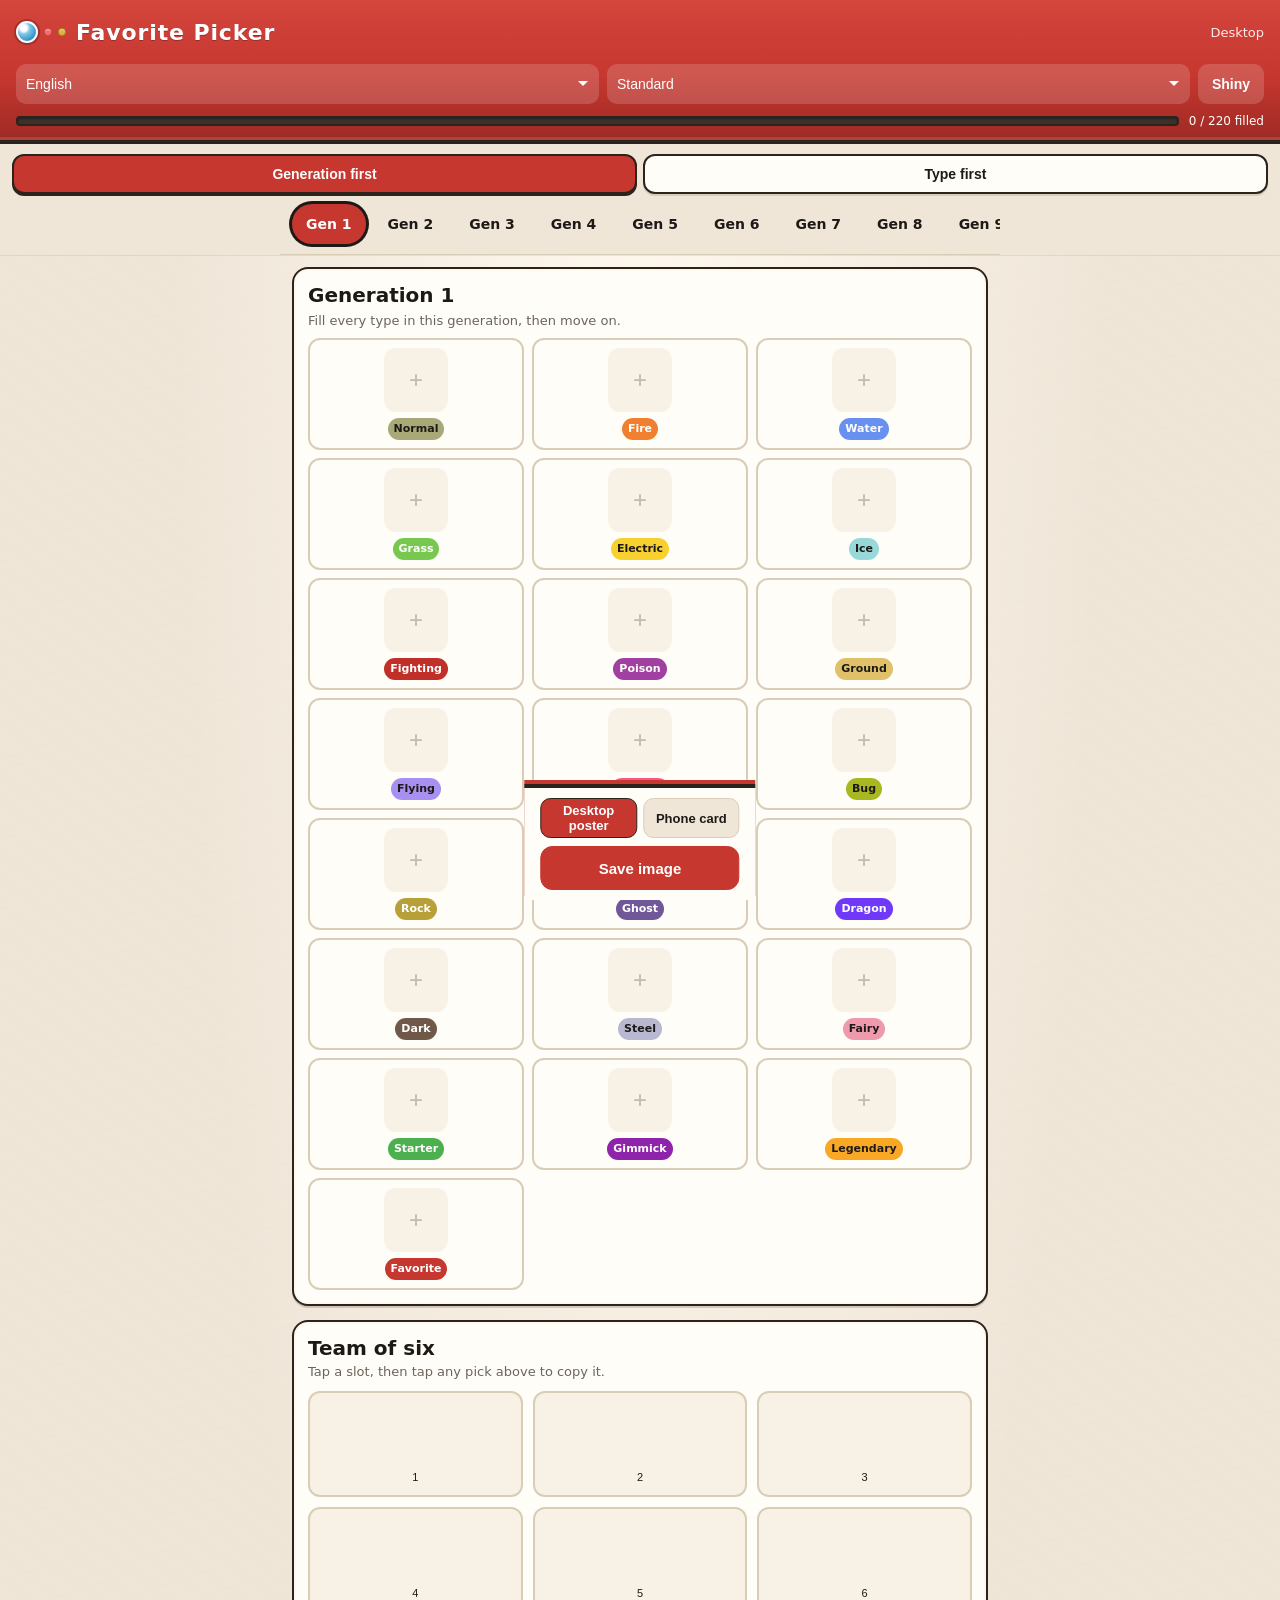
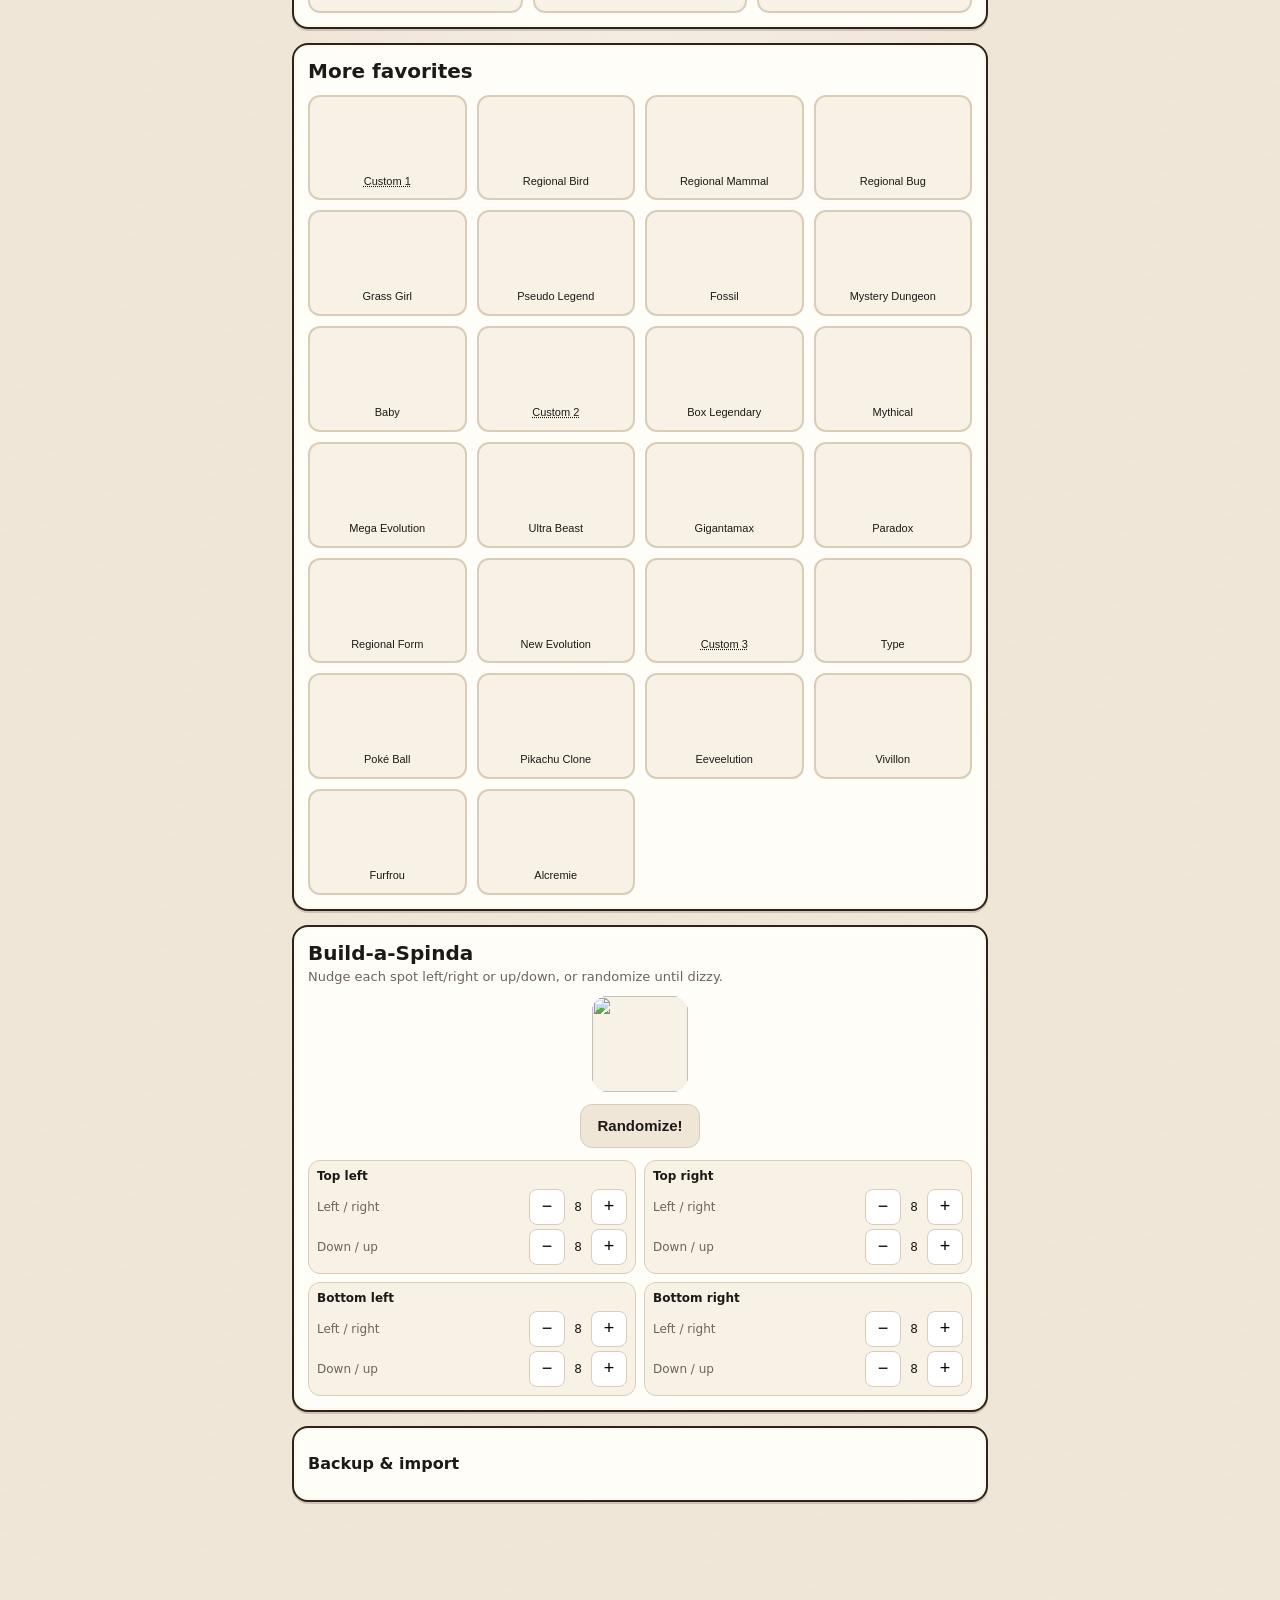
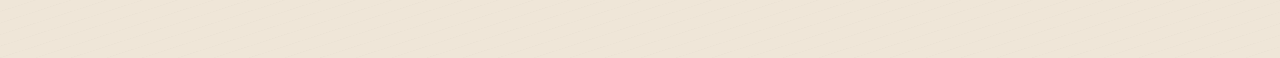
==== mobile.html @ 1a151696 "Add a mobile picker layout with shared core and a light Pokédex theme. Desktop poster pixels stay th" ====
<!DOCTYPE html>
<html lang="en">
<head>
<meta charset="utf-8">
<meta name="viewport" content="width=device-width, initial-scale=1, viewport-fit=cover">
<meta name="theme-color" content="#c5372f">
<meta name="apple-mobile-web-app-capable" content="yes">
<title>Ultimate Favorite Pokemon Picker</title>
<meta name="description" content="Find your favorite Pokemon of each generation, each type, and of all time.">
<link rel="apple-touch-icon" sizes="180x180" href="./apple-touch-icon.png">
<link rel="icon" type="image/png" sizes="32x32" href="./favicon-32x32.png">
<link rel="manifest" href="site.webmanifest">
<link rel="stylesheet" href="mobile.css?v=9">
</head>
<body>
<header class="app-header" id="mobile-header">
	<div class="app-title-row">
		<div class="dex-lens" aria-hidden="true">
			<span class="lens-main"></span>
			<span class="lens-dot"></span>
			<span class="lens-dot gold"></span>
		</div>
		<h1>Favorite Picker</h1>
		<a href="index.html" class="desktop-link">Desktop</a>
	</div>
	<div class="app-controls">
		<label class="ctrl">
			<select id="language-select" onchange="updateLang()" aria-label="Language">
				<option value="en">English</option>
				<option value="pt">Português</option>
				<option value="fr">Français</option>
				<option value="es">Español</option>
				<option value="el">Español (Latino)</option>
				<option value="de">Deutsch</option>
				<option value="it">Italiano</option>
				<option value="ne">Nederlands</option>
				<option value="ja">日本</option>
				<option value="ko">한국어</option>
				<option value="zhs">简中</option>
				<option value="zht">繁中</option>
			</select>
		</label>
		<label class="ctrl">
			<span id="modeLabel" class="sr-only">Mode</span>
			<select id="mode-select" onchange="updateMode()" aria-label="Mode">
				<option value="1" id="modeStrict">Strict</option>
				<option value="2" id="modeStandard" selected>Standard</option>
				<option value="3" id="modeSurplus">Surplus</option>
				<option value="4" id="modeSilly">Silly</option>
			</select>
		</label>
		<button type="button" class="ctrl-btn" id="btnShinyMode" onclick="MobilePicker.toggleShinyMode()">Shiny</button>
	</div>
	<div class="progress-row">
		<div class="progress-track" aria-hidden="true"><div class="progress-fill" id="progress-fill"></div></div>
		<span id="progress-label">0 filled</span>
	</div>
</header>

<div class="status-banner" id="status-banner" hidden></div>

<div class="browse-sticky">
	<div class="view-switch" role="tablist" aria-label="Browse by">
		<button type="button" class="view-tab selected" id="view-gen" role="tab" aria-selected="true" onclick="MobilePicker.setBrowseView('gen')">Generation first</button>
		<button type="button" class="view-tab" id="view-type" role="tab" aria-selected="false" onclick="MobilePicker.setBrowseView('type')">Type first</button>
	</div>
	<nav class="type-rail" id="axis-rail" aria-label="Browse"></nav>
</div>

<main class="app-main">
	<section class="type-board" aria-label="Picks">
		<div class="board-heading">
			<h2 id="column-title">Generation 1</h2>
			<p class="board-hint" id="teamInstructions">Fill every type in this generation, then move on.</p>
		</div>
		<div id="pick-column"></div>
	</section>

	<section class="card" id="team-section">
		<h2 id="Team">Team of six</h2>
		<p class="card-hint">Tap a slot, then tap any pick above to copy it.</p>
		<div class="team-grid" id="team-cells"></div>
	</section>

	<section class="card" id="extras-section">
		<h2>More favorites</h2>
		<div class="extras-grid" id="extras-cells"></div>
	</section>

	<section class="card" id="spinda-section">
		<h2 id="SpindaTitle">Build-a-Spinda</h2>
		<p class="card-hint" id="spinda-help">Nudge each spot left/right or up/down, or randomize until dizzy.</p>
		<div class="spinda-workshop">
			<div class="spinda-preview" id="spinda-preview"></div>
			<button type="button" class="btn-secondary" id="btnRandom" onclick="MobilePicker.randomSpinda()">Randomize!</button>
			<div class="spinda-controls" id="spinda-controls"></div>
		</div>
	</section>

	<details class="card backup-card">
		<summary>Backup &amp; import</summary>
		<textarea id="import" rows="6" spellcheck="false" placeholder="Your grid code lands here"></textarea>
		<div class="backup-actions">
			<button type="button" class="btn-secondary" id="btnExport" onclick="MobilePicker.exportCode()">Export</button>
			<button type="button" class="btn-secondary" id="btnLoad" onclick="MobilePicker.importCode()">Import</button>
			<button type="button" class="btn-danger" id="btnReset" onclick="MobilePicker.resetGrid()">Reset grid</button>
		</div>
	</details>
</main>

<footer class="app-footer">
	<div class="export-switch" role="tablist" aria-label="Image format">
		<button type="button" class="export-tab selected" id="export-poster" role="tab" aria-selected="true" onclick="MobilePicker.setExportFormat('poster')">Desktop poster</button>
		<button type="button" class="export-tab" id="export-card" role="tab" aria-selected="false" onclick="MobilePicker.setExportFormat('card')">Phone card</button>
	</div>
	<div class="footer-actions">
		<button type="button" class="btn-primary" id="btnShare" onclick="MobilePicker.sharePoster()">Share poster</button>
		<button type="button" class="btn-secondary" id="btnPrint" onclick="MobilePicker.saveImage()">Save image</button>
	</div>
</footer>

<div class="sheet-backdrop" id="sheet-backdrop" onclick="MobilePicker.closeSheet()"></div>
<div class="picker-sheet" id="picker-sheet" role="dialog" aria-modal="true" aria-labelledby="sheet-title" aria-hidden="true" inert>
	<div class="sheet-handle" aria-hidden="true"></div>
	<div class="sheet-header">
		<h3 id="sheet-title">Pick a Pokémon</h3>
		<p class="sheet-step" id="sheet-step" hidden></p>
		<div class="sheet-toolbar">
			<input type="search" id="sheet-search" placeholder="Search name…" autocomplete="off" enterkeyhint="search" oninput="MobilePicker.filterSheet()">
			<div class="sheet-actions">
				<button type="button" id="sheet-shiny" onclick="MobilePicker.toggleSheetShiny()">Shiny</button>
				<button type="button" onclick="MobilePicker.clearCurrentCell()">Clear</button>
				<button type="button" class="btn-primary" onclick="MobilePicker.closeSheet()">Done</button>
			</div>
		</div>
	</div>
	<div class="sheet-body">
		<div class="picker-grid" id="picker-grid"></div>
		<p class="empty-search" id="empty-search" hidden>No matches.</p>
	</div>
</div>

<canvas id="export-canvas" width="2276" height="1770" style="display:none"></canvas>
<canvas id="card-canvas" width="1080" height="2400" style="display:none"></canvas>
<a id="downloader" download="pokemon-picker.png" style="display:none"></a>

<script src="dex_mini.js"></script>
<script src="pokemon_arrays.js?v=2"></script>
<script src="translate.js?v=2"></script>
<script src="picker-core.js?v=5"></script>
<script src="mobile.js?v=8"></script>
</body>
</html>
---- mobile.css ----
@font-face {
	font-family: "Copenhagen Grotesk";
	src: url("David Engelby Foundry - CopenhagenGrotesk.ttf") format("truetype");
	font-display: swap;
}

:root {
	--bg: #efe6d8;
	--ink: #1d1916;
	--muted: #6d645b;
	--card: #fffdf8;
	--line: #d9cdb8;
	--red: #c5372f;
	--red-dark: #9e2a24;
	--gold: #e3b341;
	--dex-edge: #2c241c;
	--tap: 44px;
	--header-h: 112px;
	--safe-top: env(safe-area-inset-top, 0px);
	--safe-bottom: env(safe-area-inset-bottom, 0px);
	--radius: 16px;
	--shadow: 0 2px 0 rgba(44, 36, 28, 0.18);
}

* { box-sizing: border-box; }

html {
	font-size: 16px;
	-webkit-text-size-adjust: 100%;
}

body {
	margin: 0;
	min-height: 100vh;
	padding-bottom: calc(132px + var(--safe-bottom));
	font-family: system-ui, -apple-system, "Segoe UI", Roboto, sans-serif;
	background-color: var(--bg);
	background-image:
		radial-gradient(ellipse at top, #fff8ee 0%, transparent 52%),
		repeating-linear-gradient(-18deg, transparent, transparent 10px, rgba(29, 25, 22, 0.02) 11px);
	color: var(--ink);
}

body.sheet-open {
	overflow: hidden;
}

h1, h2, h3, .column-title, .type-chip, .gen-tag {
	font-family: "Copenhagen Grotesk", system-ui, sans-serif;
}

a { color: var(--red); }

.sr-only {
	position: absolute;
	width: 1px;
	height: 1px;
	padding: 0;
	margin: -1px;
	overflow: hidden;
	clip: rect(0, 0, 0, 0);
	border: 0;
}

/* Header — Pokédex hinge */
.app-header {
	position: relative;
	z-index: 20;
	background: linear-gradient(#d4453c, var(--red) 55%, var(--red-dark));
	color: #fff;
	padding: calc(10px + var(--safe-top)) 16px 12px;
	border-bottom: 4px solid var(--dex-edge);
	box-shadow: inset 0 -3px 0 rgba(255, 255, 255, 0.12);
}

.app-title-row {
	display: flex;
	align-items: center;
	justify-content: space-between;
	gap: 10px;
}

.dex-lens {
	display: flex;
	align-items: center;
	gap: 6px;
	flex: 0 0 auto;
}

.lens-main {
	width: 22px;
	height: 22px;
	border-radius: 50%;
	background: radial-gradient(circle at 32% 28%, #fff 0 18%, #7ec8e3 34%, #3d9ad1 68%, #1a5f8a);
	border: 2px solid #f4fbff;
	box-shadow: 0 0 0 2px rgba(0, 0, 0, 0.22);
}

.lens-dot {
	width: 8px;
	height: 8px;
	border-radius: 50%;
	background: #ff6b6b;
	border: 1px solid rgba(0, 0, 0, 0.28);
	box-shadow: inset 0 1px 0 rgba(255, 255, 255, 0.45);
}

.lens-dot.gold {
	background: var(--gold);
}

.app-header h1 {
	margin: 0;
	flex: 1;
	font-size: 22px;
	font-weight: 700;
	letter-spacing: 0.04em;
	text-shadow: 0 1px 0 rgba(0, 0, 0, 0.25);
}

.desktop-link {
	color: #fff;
	font-size: 13px;
	opacity: 0.9;
	text-decoration: none;
	min-height: var(--tap);
	display: inline-flex;
	align-items: center;
}

.app-controls {
	display: flex;
	gap: 8px;
	margin-top: 10px;
	align-items: stretch;
}

.ctrl {
	flex: 1;
	min-width: 0;
}

.ctrl select,
.ctrl-btn {
	width: 100%;
	min-height: 40px;
	border: 0;
	border-radius: 10px;
	background: rgba(255, 255, 255, 0.16);
	color: #fff;
	font-size: 14px;
	padding: 0 10px;
}

.ctrl select {
	appearance: none;
	padding-right: 28px;
	background-image: url("data:image/svg+xml;utf8,<svg xmlns='http://www.w3.org/2000/svg' width='12' height='8' viewBox='0 0 12 8'><path fill='white' d='M1 1l5 5 5-5'/></svg>");
	background-repeat: no-repeat;
	background-position: right 10px center;
}

.ctrl-btn {
	flex: 0 0 auto;
	width: auto;
	padding: 0 14px;
	font-weight: 700;
	cursor: pointer;
	background: rgba(255, 255, 255, 0.16);
}

.ctrl-btn.active {
	background: var(--gold);
	color: var(--ink);
}

.progress-row {
	display: flex;
	align-items: center;
	gap: 10px;
	margin-top: 10px;
	font-size: 12px;
}

.progress-track {
	flex: 1;
	height: 10px;
	border-radius: 4px;
	background: #3a322b;
	border: 2px solid var(--dex-edge);
	overflow: hidden;
	box-shadow: inset 0 1px 2px rgba(0, 0, 0, 0.35);
}

.progress-fill {
	height: 100%;
	width: 0;
	background: linear-gradient(#ffe08a, var(--gold));
}

/* Browse switch */
.browse-sticky {
	position: sticky;
	top: 0;
	z-index: 40;
	background: var(--bg);
	box-shadow: 0 1px 0 rgba(29, 25, 22, 0.08);
}

.view-switch {
	display: flex;
	gap: 6px;
	padding: 10px 12px 0;
}

.view-tab {
	flex: 1;
	min-height: 40px;
	border: 2px solid var(--dex-edge);
	border-radius: 12px;
	background: var(--card);
	color: var(--ink);
	font-size: 14px;
	font-weight: 700;
	cursor: pointer;
	touch-action: manipulation;
	box-shadow: 0 2px 0 var(--line);
}

.view-tab.selected {
	background: var(--red);
	border-color: var(--dex-edge);
	color: #fff;
	box-shadow: 0 2px 0 var(--dex-edge);
}

/* Type / gen chips */
.type-rail {
	display: flex;
	gap: 8px;
	padding: 10px 12px;
	overflow-x: auto;
	-webkit-overflow-scrolling: touch;
	background: var(--bg);
	border-bottom: 1px solid var(--line);
	scrollbar-width: none;
}

.type-rail::-webkit-scrollbar { display: none; }

.type-chip {
	flex: 0 0 auto;
	min-height: 40px;
	padding: 0 14px;
	border: 0;
	border-radius: 999px;
	background: var(--type-color, #888);
	color: #fff;
	font-size: 14px;
	font-weight: 700;
	cursor: pointer;
	scroll-snap-align: start;
	touch-action: manipulation;
}

.type-chip.light {
	color: var(--ink);
}

.type-chip.selected {
	box-shadow: 0 0 0 3px var(--ink);
}

.type-chip.gen-chip {
	background: #efe6d8;
	color: var(--ink);
}

.type-chip.gen-chip.selected {
	background: var(--red);
	color: #fff;
	box-shadow: 0 0 0 3px var(--ink);
}

.status-banner {
	background: #1d1916;
	color: #fff;
	padding: 10px 16px;
	font-size: 14px;
	text-align: center;
}

.status-banner[hidden] { display: none; }

/* Main */
.app-main {
	padding: 12px 12px 24px;
	display: flex;
	flex-direction: column;
	gap: 14px;
}

.board-heading {
	display: flex;
	flex-direction: column;
	gap: 2px;
	margin-bottom: 10px;
}

.board-heading h2,
.card h2 {
	margin: 0;
	font-size: 20px;
}

.board-hint,
.card-hint {
	margin: 4px 0 0;
	color: var(--muted);
	font-size: 13px;
}

.pick-grid {
	display: grid;
	grid-template-columns: repeat(3, minmax(0, 1fr));
	gap: 8px;
}

.pick-grid-gens {
	grid-template-columns: repeat(5, minmax(0, 1fr));
}

.type-board,
.card {
	background: var(--card);
	border: 2px solid var(--dex-edge);
	border-radius: var(--radius);
	padding: 14px;
	box-shadow: var(--shadow), inset 0 0 0 2px #fff8ee;
}

.pick-box {
	display: flex;
	flex-direction: column;
	align-items: center;
	gap: 6px;
	padding: 8px 4px 8px;
	border: 2px solid var(--line);
	border-radius: 12px;
	background: var(--card);
	cursor: pointer;
	touch-action: manipulation;
	min-height: var(--tap);
}

.pick-box:active { transform: scale(0.98); }

.pick-box.picking {
	border-color: var(--gold);
	box-shadow: 0 0 0 3px rgba(227, 179, 65, 0.45);
}

.pick-box .sprite-well {
	width: 64px;
	height: 64px;
	border-radius: 12px;
	background: #f7f1e6;
	display: flex;
	align-items: center;
	justify-content: center;
}

.pick-box img {
	width: 60px;
	height: 60px;
	image-rendering: pixelated;
	object-fit: contain;
}

.pick-box.empty img { display: none; }

.pick-box.empty .sprite-well::after {
	content: "+";
	font-size: 24px;
	color: #c4b8a8;
	line-height: 1;
}

.pick-chip {
	display: inline-flex;
	align-items: center;
	justify-content: center;
	min-height: 22px;
	max-width: 100%;
	padding: 2px 6px;
	border-radius: 999px;
	background: var(--type-color, #efe6d8);
	color: #fff;
	font-family: "Copenhagen Grotesk", system-ui, sans-serif;
	font-size: 11px;
	font-weight: 700;
	line-height: 1.15;
	text-align: center;
}

.pick-chip.light { color: var(--ink); }

.pick-chip.gen-chip {
	background: #efe6d8;
	color: var(--ink);
}

/* Cards */

.team-grid {
	display: grid;
	grid-template-columns: repeat(3, 1fr);
	gap: 10px;
	margin-top: 12px;
}

.team-slot,
.extra-card {
	display: flex;
	flex-direction: column;
	align-items: center;
	gap: 6px;
	padding: 8px 4px 10px;
	border: 2px solid var(--line);
	border-radius: 12px;
	background: #f7f1e6;
	cursor: pointer;
	touch-action: manipulation;
	min-height: var(--tap);
}

.team-slot.picking,
.extra-card.picking {
	border-color: var(--gold);
	box-shadow: 0 0 0 3px rgba(227, 179, 65, 0.4);
}

.team-slot .sprite-well,
.extra-card .sprite-well {
	width: 64px;
	height: 64px;
	display: flex;
	align-items: center;
	justify-content: center;
}

.team-slot img,
.extra-card img {
	width: 60px;
	height: 60px;
	image-rendering: pixelated;
	object-fit: contain;
}

.team-slot.empty img,
.extra-card.empty img { display: none; }

.slot-label,
.extra-label {
	font-size: 11px;
	line-height: 1.25;
	text-align: center;
	color: var(--ink);
	max-width: 100%;
}

.extra-label.clickable {
	text-decoration: underline;
	text-decoration-style: dotted;
	cursor: pointer;
}

.extras-grid {
	display: grid;
	grid-template-columns: repeat(3, 1fr);
	gap: 10px;
	margin-top: 12px;
}

/* Spinda */
.spinda-workshop {
	display: flex;
	flex-direction: column;
	align-items: center;
	gap: 12px;
	margin-top: 12px;
}

.spinda-preview {
	position: relative;
	width: 96px;
	height: 96px;
	background: #f7f1e6;
	border-radius: 16px;
	overflow: hidden;
}

.spinda-preview img {
	position: absolute;
	inset: 0;
	width: 96px;
	height: 96px;
	image-rendering: pixelated;
}

.spinda-controls {
	display: grid;
	grid-template-columns: 1fr 1fr;
	gap: 8px;
	width: 100%;
}

.spot-card {
	border: 1px solid var(--line);
	border-radius: 12px;
	padding: 8px;
	background: #f7f1e6;
}

.spot-card strong {
	display: block;
	font-size: 12px;
	margin-bottom: 6px;
}

.spot-row {
	display: flex;
	align-items: center;
	justify-content: space-between;
	gap: 6px;
	margin-top: 4px;
	font-size: 12px;
	color: var(--muted);
}

.stepper {
	display: flex;
	align-items: center;
	gap: 4px;
}

.stepper button {
	width: 36px;
	height: 36px;
	border: 1px solid var(--line);
	border-radius: 8px;
	background: #fff;
	font-size: 18px;
	cursor: pointer;
	touch-action: manipulation;
}

.stepper span {
	min-width: 1.5em;
	text-align: center;
	color: var(--ink);
	font-variant-numeric: tabular-nums;
}

/* Buttons */
.btn-primary,
.btn-secondary,
.btn-danger {
	min-height: var(--tap);
	padding: 0 16px;
	border-radius: 12px;
	border: 0;
	font-size: 15px;
	font-weight: 700;
	cursor: pointer;
	touch-action: manipulation;
}

.btn-primary {
	background: var(--red);
	color: #fff;
	border: 2px solid var(--dex-edge);
	box-shadow: 0 2px 0 var(--dex-edge);
}

.btn-primary:disabled {
	opacity: 0.6;
}

.btn-secondary {
	background: #efe6d8;
	color: var(--ink);
	border: 1px solid var(--line);
}

.btn-danger {
	background: transparent;
	color: var(--red);
	border: 1px solid var(--red);
}

/* Backup */
.backup-card summary {
	cursor: pointer;
	font-weight: 700;
	font-size: 16px;
	min-height: var(--tap);
	display: flex;
	align-items: center;
}

.backup-card textarea {
	width: 100%;
	margin-top: 10px;
	border: 1px solid var(--line);
	border-radius: 10px;
	padding: 10px;
	font-family: ui-monospace, monospace;
	font-size: 13px;
	background: #f7f1e6;
	color: var(--ink);
}

.backup-actions {
	display: flex;
	flex-wrap: wrap;
	gap: 8px;
	margin-top: 10px;
}

/* Footer */
.app-footer {
	position: fixed;
	left: 0;
	right: 0;
	bottom: 0;
	z-index: 35;
	padding: 10px 16px calc(10px + var(--safe-bottom));
	background: var(--card);
	border-top: 4px solid var(--dex-edge);
	box-shadow: 0 -4px 0 var(--red);
}

.export-switch {
	display: flex;
	gap: 6px;
	margin-bottom: 8px;
}

.export-tab {
	flex: 1;
	min-height: 40px;
	border: 1px solid var(--line);
	border-radius: 10px;
	background: #efe6d8;
	color: var(--ink);
	font-size: 13px;
	font-weight: 700;
	cursor: pointer;
	touch-action: manipulation;
}

.export-tab.selected {
	background: var(--red);
	border-color: var(--dex-edge);
	color: #fff;
}

.footer-actions {
	display: flex;
	gap: 8px;
}

.footer-actions .btn-primary,
.footer-actions .btn-secondary {
	flex: 1;
	width: auto;
	min-height: 44px;
}

body.no-file-share #btnShare {
	display: none;
}

body.no-file-share #btnPrint {
	width: 100%;
	background: var(--red);
	color: #fff;
	border-color: var(--red);
}

/* Sheet */
.sheet-backdrop {
	position: fixed;
	inset: 0;
	background: rgba(29, 25, 22, 0.45);
	z-index: 80;
	opacity: 0;
	pointer-events: none;
	transition: opacity 0.2s;
}

.sheet-backdrop.open {
	opacity: 1;
	pointer-events: auto;
}

.picker-sheet {
	position: fixed;
	left: 0;
	right: 0;
	bottom: 0;
	z-index: 90;
	max-height: 88vh;
	display: flex;
	flex-direction: column;
	background: var(--card);
	border-radius: 20px 20px 0 0;
	border-top: 4px solid var(--red);
	box-shadow: 0 -3px 0 var(--dex-edge);
	transform: translateY(110%);
	visibility: hidden;
	pointer-events: none;
	transition: transform 0.28s ease, visibility 0s 0.28s;
	padding-bottom: var(--safe-bottom);
}

.picker-sheet.open {
	transform: translateY(0);
	visibility: visible;
	pointer-events: auto;
	transition: transform 0.28s ease, visibility 0s 0s;
}

.sheet-handle {
	width: 40px;
	height: 4px;
	border-radius: 99px;
	background: #d7ccbe;
	margin: 8px auto 0;
}

.sheet-header {
	padding: 8px 16px 12px;
	border-bottom: 1px solid var(--line);
}

.sheet-header h3 {
	margin: 0;
	font-size: 20px;
}

.sheet-step {
	margin: 4px 0 0;
	color: var(--muted);
	font-size: 13px;
}

.sheet-toolbar {
	margin-top: 10px;
	display: flex;
	flex-direction: column;
	gap: 8px;
}

.sheet-toolbar input[type="search"] {
	width: 100%;
	min-height: var(--tap);
	border: 1px solid var(--line);
	border-radius: 12px;
	padding: 0 12px;
	font-size: 16px;
	background: #f7f1e6;
}

.sheet-actions {
	display: flex;
	gap: 8px;
}

.sheet-actions button {
	flex: 1;
	min-height: 44px;
	border-radius: 10px;
	border: 1px solid var(--line);
	background: #efe6d8;
	color: var(--ink);
	font-size: 14px;
	font-weight: 650;
	cursor: pointer;
}

.sheet-actions .btn-primary {
	border: 0;
	background: var(--red);
	color: #fff;
}

.sheet-actions button.active {
	background: var(--gold);
	border-color: var(--gold);
}

.sheet-body {
	flex: 1;
	overflow-y: auto;
	-webkit-overflow-scrolling: touch;
	padding: 12px;
}

.picker-grid {
	display: grid;
	grid-template-columns: repeat(auto-fill, minmax(96px, 1fr));
	gap: 10px;
}

.picker-option {
	min-height: 96px;
	padding: 6px 4px;
	border: 1px solid var(--line);
	border-radius: 12px;
	background: #f7f1e6;
	display: flex;
	flex-direction: column;
	align-items: center;
	justify-content: center;
	gap: 4px;
	cursor: pointer;
	touch-action: manipulation;
}

.picker-option.selected {
	border-color: var(--red);
	box-shadow: 0 0 0 2px rgba(197, 55, 47, 0.35);
}

.picker-option img {
	width: 64px;
	height: 64px;
	image-rendering: pixelated;
	object-fit: contain;
}

.picker-option span {
	font-size: 11px;
	text-align: center;
	max-width: 100%;
	line-height: 1.2;
	display: -webkit-box;
	-webkit-box-orient: vertical;
	-webkit-line-clamp: 3;
	overflow: hidden;
}

.picker-option.meta {
	font-weight: 700;
	font-size: 13px;
	background: #fff;
}

.picker-option.clear-option {
	border-style: dashed;
	color: var(--muted);
	font-size: 13px;
	font-weight: 700;
}

.empty-search {
	text-align: center;
	color: var(--muted);
	padding: 24px 8px;
}

/* Type colors */
.type-chip[data-key="Normal"] { --type-color: #A8A878; }
.type-chip[data-key="Fire"] { --type-color: #F08030; }
.type-chip[data-key="Water"] { --type-color: #6890F0; }
.type-chip[data-key="Grass"] { --type-color: #78C850; }
.type-chip[data-key="Electric"] { --type-color: #F8D030; }
.type-chip[data-key="Ice"] { --type-color: #98D8D8; }
.type-chip[data-key="Fighting"] { --type-color: #C03028; }
.type-chip[data-key="Poison"] { --type-color: #A040A0; }
.type-chip[data-key="Ground"] { --type-color: #E0C068; }
.type-chip[data-key="Flying"] { --type-color: #A890F0; }
.type-chip[data-key="Psychic"] { --type-color: #F85888; }
.type-chip[data-key="Bug"] { --type-color: #A8B820; }
.type-chip[data-key="Rock"] { --type-color: #B8A038; }
.type-chip[data-key="Ghost"] { --type-color: #705898; }
.type-chip[data-key="Dragon"] { --type-color: #7038F8; }
.type-chip[data-key="Dark"] { --type-color: #705848; }
.type-chip[data-key="Steel"] { --type-color: #B8B8D0; }
.type-chip[data-key="Fairy"] { --type-color: #EE99AC; }
.type-chip[data-key="Starter"] { --type-color: #4caf50; }
.type-chip[data-key="Gimmick"] { --type-color: #8e24aa; }
.type-chip[data-key="Legendary"] { --type-color: #f9a825; }
.type-chip[data-key="Favorite"] { --type-color: #c5372f; }

@media (min-width: 720px) {
	.app-main, .type-rail { max-width: 720px; margin-left: auto; margin-right: auto; }
	.app-footer { max-width: 720px; left: 50%; right: auto; transform: translateX(-50%); }
	.extras-grid { grid-template-columns: repeat(4, 1fr); }
}
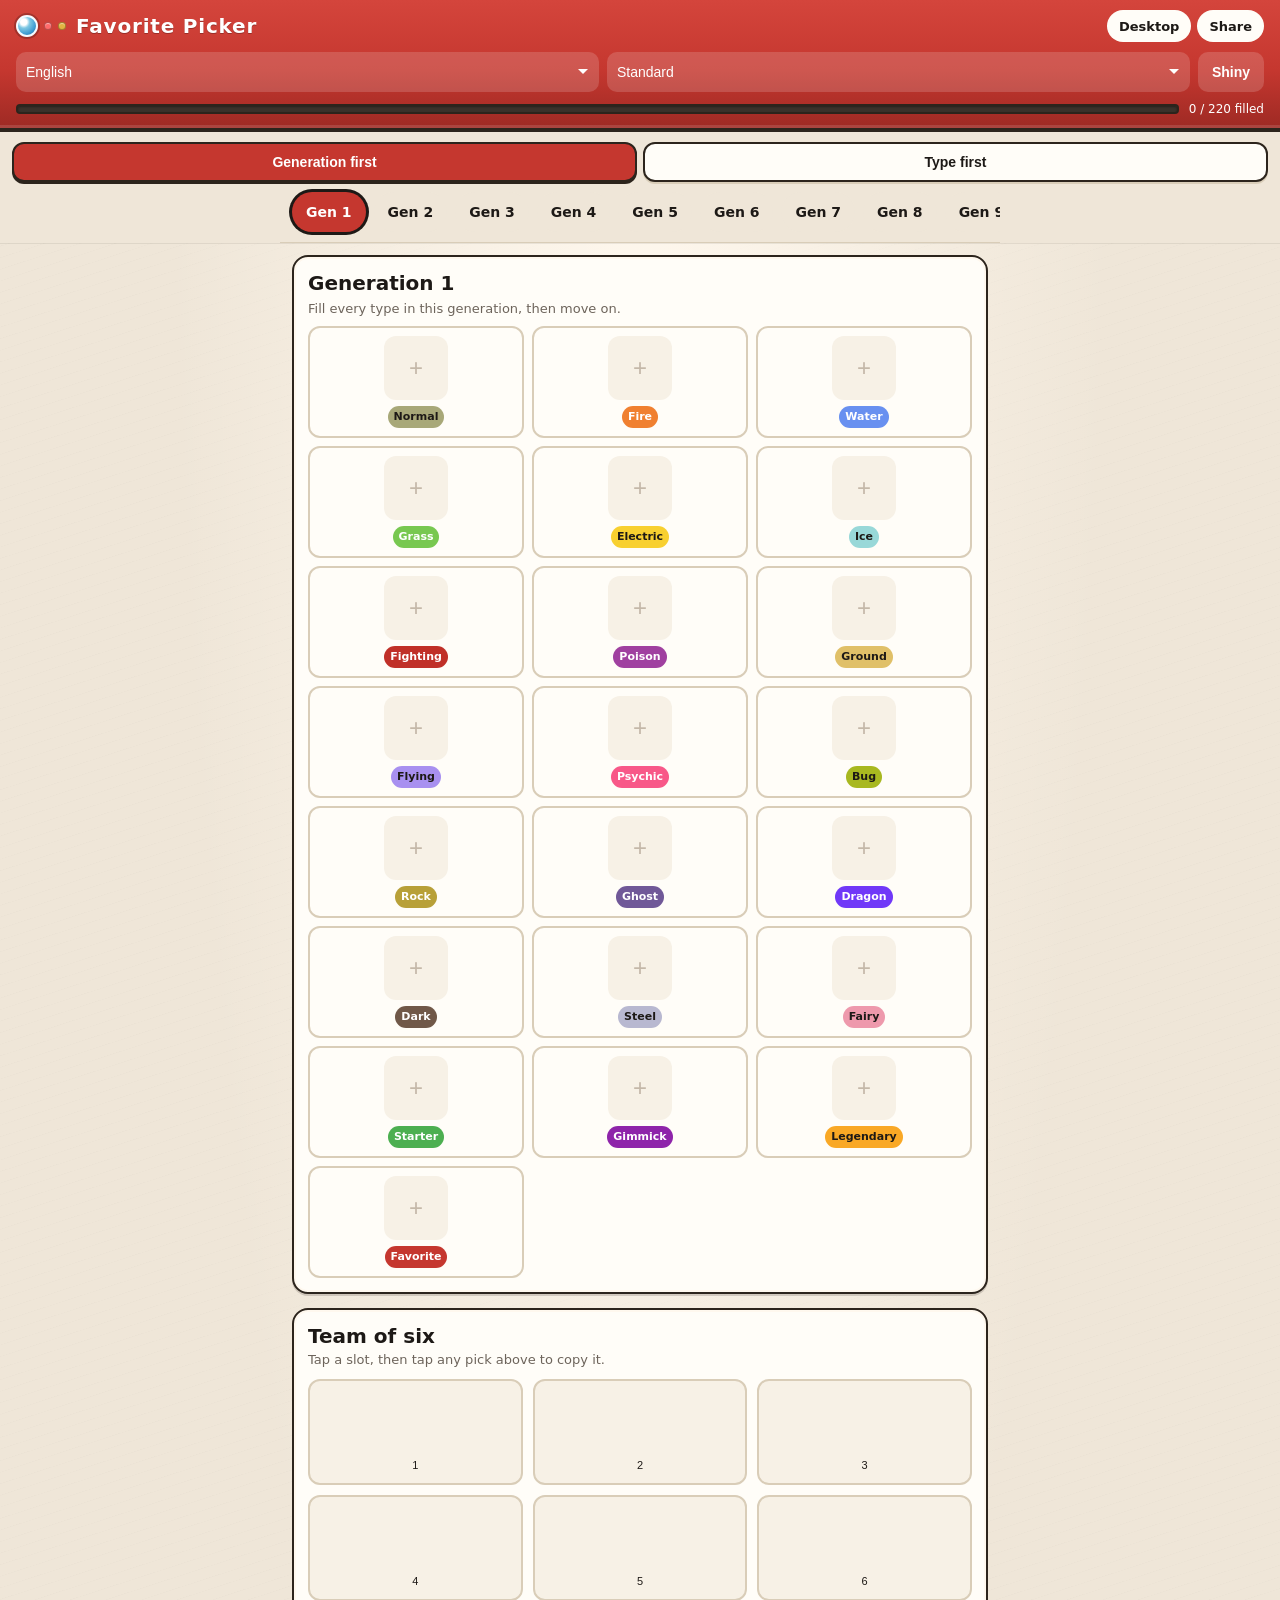
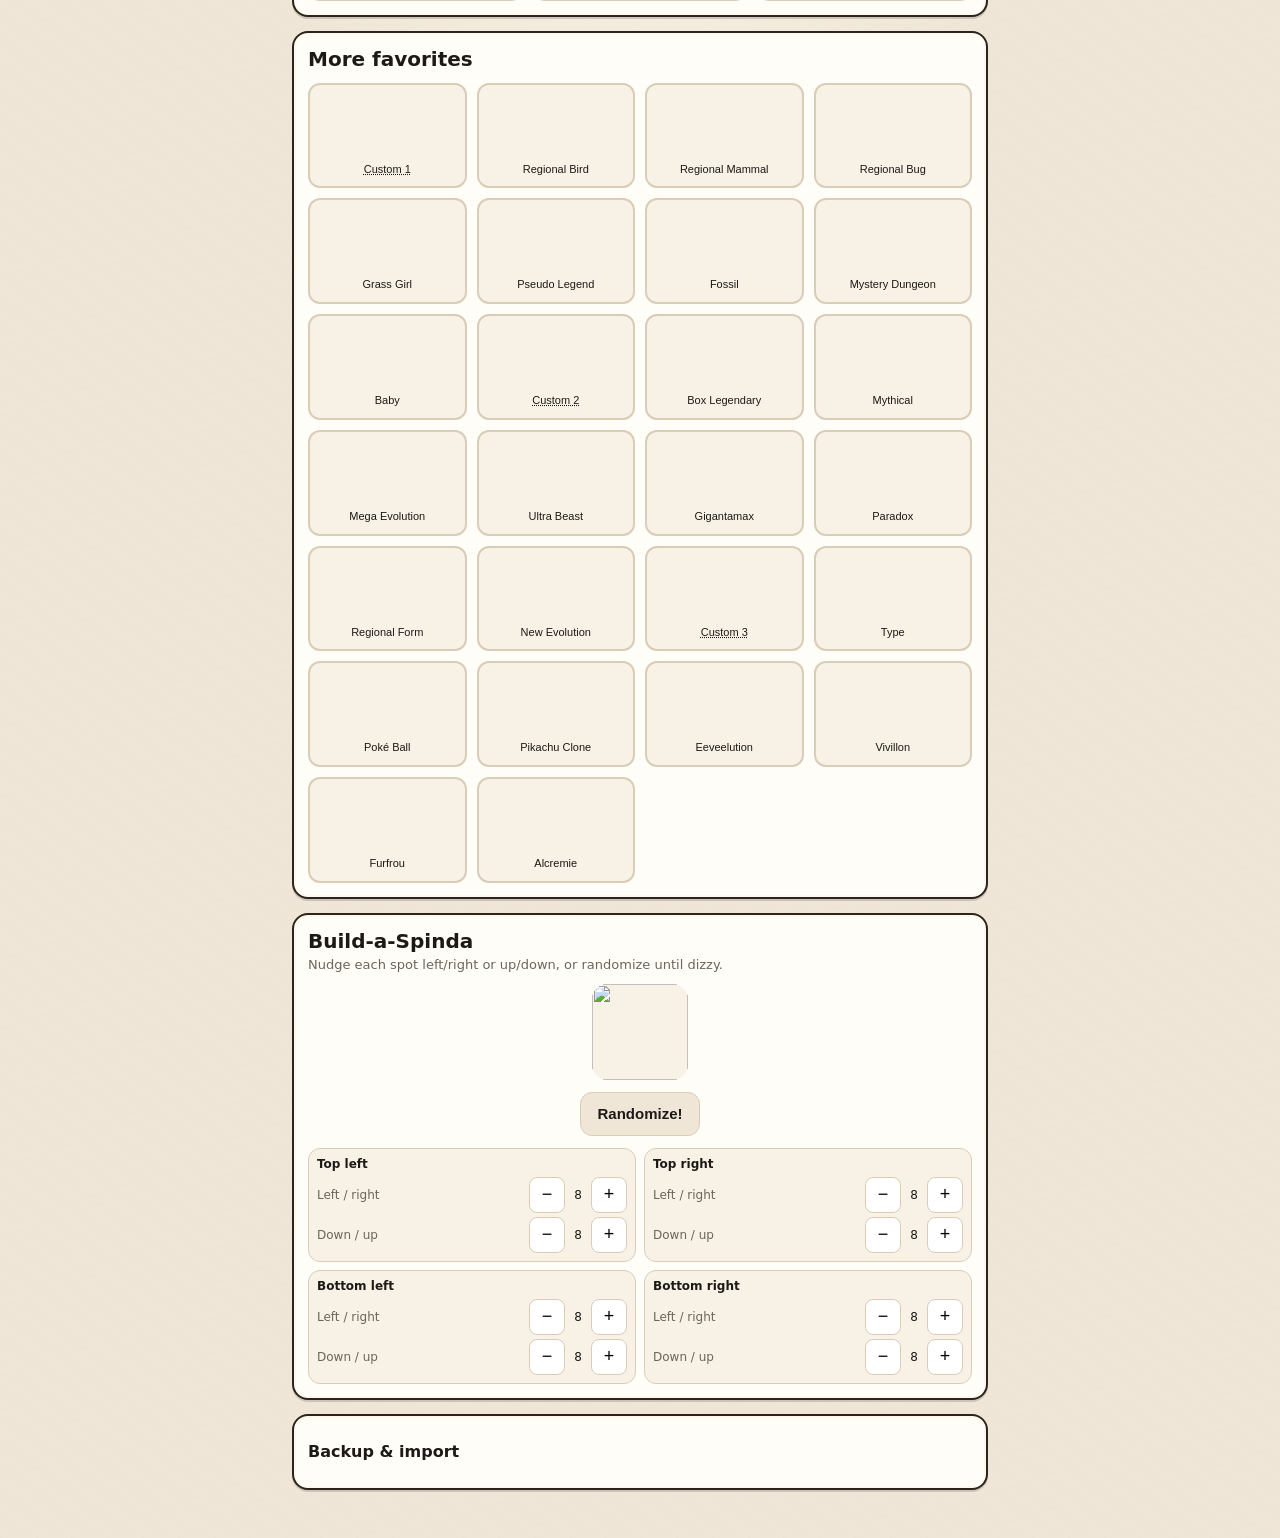
==== commit cad2a3b7: "Move mobile sharing into a header chip popup. Desktop and Share are matching chips; the poster/card " ====
--- a/mobile.html
+++ b/mobile.html
@@ -10,7 +10,7 @@
 <link rel="apple-touch-icon" sizes="180x180" href="./apple-touch-icon.png">
 <link rel="icon" type="image/png" sizes="32x32" href="./favicon-32x32.png">
 <link rel="manifest" href="site.webmanifest">
-<link rel="stylesheet" href="mobile.css?v=9">
+<link rel="stylesheet" href="mobile.css?v=10">
 </head>
 <body>
 <header class="app-header" id="mobile-header">
@@ -21,7 +21,10 @@
 			<span class="lens-dot gold"></span>
 		</div>
 		<h1>Favorite Picker</h1>
-		<a href="index.html" class="desktop-link">Desktop</a>
+		<div class="header-chips">
+			<a href="index.html?layout=desktop" class="header-chip">Desktop</a>
+			<button type="button" class="header-chip" id="btnShareOpen" onclick="MobilePicker.openShare()">Share</button>
+		</div>
 	</div>
 	<div class="app-controls">
 		<label class="ctrl">
@@ -108,7 +111,12 @@
 	</details>
 </main>
 
-<footer class="app-footer">
+<footer class="share-sheet" id="share-sheet" role="dialog" aria-modal="true" aria-labelledby="share-title" aria-hidden="true" inert>
+	<div class="sheet-handle" aria-hidden="true"></div>
+	<div class="share-header">
+		<h3 id="share-title">Share</h3>
+		<button type="button" class="share-close" onclick="MobilePicker.closeShare()" aria-label="Close">Done</button>
+	</div>
 	<div class="export-switch" role="tablist" aria-label="Image format">
 		<button type="button" class="export-tab selected" id="export-poster" role="tab" aria-selected="true" onclick="MobilePicker.setExportFormat('poster')">Desktop poster</button>
 		<button type="button" class="export-tab" id="export-card" role="tab" aria-selected="false" onclick="MobilePicker.setExportFormat('card')">Phone card</button>
@@ -118,6 +126,8 @@
 		<button type="button" class="btn-secondary" id="btnPrint" onclick="MobilePicker.saveImage()">Save image</button>
 	</div>
 </footer>
+
+<div class="sheet-backdrop" id="share-backdrop" onclick="MobilePicker.closeShare()"></div>
 
 <div class="sheet-backdrop" id="sheet-backdrop" onclick="MobilePicker.closeSheet()"></div>
 <div class="picker-sheet" id="picker-sheet" role="dialog" aria-modal="true" aria-labelledby="sheet-title" aria-hidden="true" inert>
@@ -148,6 +158,6 @@
 <script src="pokemon_arrays.js?v=2"></script>
 <script src="translate.js?v=2"></script>
 <script src="picker-core.js?v=5"></script>
-<script src="mobile.js?v=8"></script>
+<script src="mobile.js?v=9"></script>
 </body>
 </html>
--- a/mobile.css
+++ b/mobile.css
@@ -32,7 +32,7 @@
 body {
 	margin: 0;
 	min-height: 100vh;
-	padding-bottom: calc(132px + var(--safe-bottom));
+	padding-bottom: calc(24px + var(--safe-bottom));
 	font-family: system-ui, -apple-system, "Segoe UI", Roboto, sans-serif;
 	background-color: var(--bg);
 	background-image:
@@ -112,20 +112,42 @@
 .app-header h1 {
 	margin: 0;
 	flex: 1;
-	font-size: 22px;
+	min-width: 0;
+	font-size: 20px;
 	font-weight: 700;
 	letter-spacing: 0.04em;
 	text-shadow: 0 1px 0 rgba(0, 0, 0, 0.25);
 }
 
-.desktop-link {
-	color: #fff;
+.header-chips {
+	display: flex;
+	align-items: center;
+	gap: 6px;
+	flex: 0 0 auto;
+}
+
+.header-chip {
+	display: inline-flex;
+	align-items: center;
+	justify-content: center;
+	min-height: 32px;
+	padding: 0 12px;
+	border: 0;
+	border-radius: 999px;
+	background: #fffdf8;
+	color: var(--ink);
+	font-family: "Copenhagen Grotesk", system-ui, sans-serif;
 	font-size: 13px;
-	opacity: 0.9;
+	font-weight: 700;
+	line-height: 1;
 	text-decoration: none;
-	min-height: var(--tap);
-	display: inline-flex;
-	align-items: center;
+	cursor: pointer;
+	touch-action: manipulation;
+}
+
+.header-chip:active,
+.header-chip.open {
+	background: var(--gold);
 }
 
 .app-controls {
@@ -628,17 +650,56 @@
 	margin-top: 10px;
 }
 
-/* Footer */
-.app-footer {
+/* Share popup */
+.share-sheet {
 	position: fixed;
 	left: 0;
 	right: 0;
 	bottom: 0;
-	z-index: 35;
-	padding: 10px 16px calc(10px + var(--safe-bottom));
+	z-index: 90;
+	padding: 8px 16px calc(16px + var(--safe-bottom));
 	background: var(--card);
-	border-top: 4px solid var(--dex-edge);
-	box-shadow: 0 -4px 0 var(--red);
+	border-radius: 20px 20px 0 0;
+	border-top: 4px solid var(--red);
+	box-shadow: 0 -3px 0 var(--dex-edge);
+	transform: translateY(110%);
+	visibility: hidden;
+	pointer-events: none;
+	transition: transform 0.28s ease, visibility 0s 0.28s;
+}
+
+.share-sheet.open {
+	transform: translateY(0);
+	visibility: visible;
+	pointer-events: auto;
+	transition: transform 0.28s ease, visibility 0s 0s;
+}
+
+.share-header {
+	display: flex;
+	align-items: center;
+	justify-content: space-between;
+	gap: 12px;
+	margin: 4px 0 12px;
+}
+
+.share-header h3 {
+	margin: 0;
+	font-size: 20px;
+}
+
+.share-close {
+	min-height: 36px;
+	padding: 0 14px;
+	border: 0;
+	border-radius: 999px;
+	background: #efe6d8;
+	color: var(--ink);
+	font-family: "Copenhagen Grotesk", system-ui, sans-serif;
+	font-size: 13px;
+	font-weight: 700;
+	cursor: pointer;
+	touch-action: manipulation;
 }
 
 .export-switch {
@@ -897,6 +958,7 @@
 
 @media (min-width: 720px) {
 	.app-main, .type-rail { max-width: 720px; margin-left: auto; margin-right: auto; }
-	.app-footer { max-width: 720px; left: 50%; right: auto; transform: translateX(-50%); }
+	.share-sheet { max-width: 720px; left: 50%; right: auto; transform: translate(-50%, 110%); }
+	.share-sheet.open { transform: translate(-50%, 0); }
 	.extras-grid { grid-template-columns: repeat(4, 1fr); }
 }
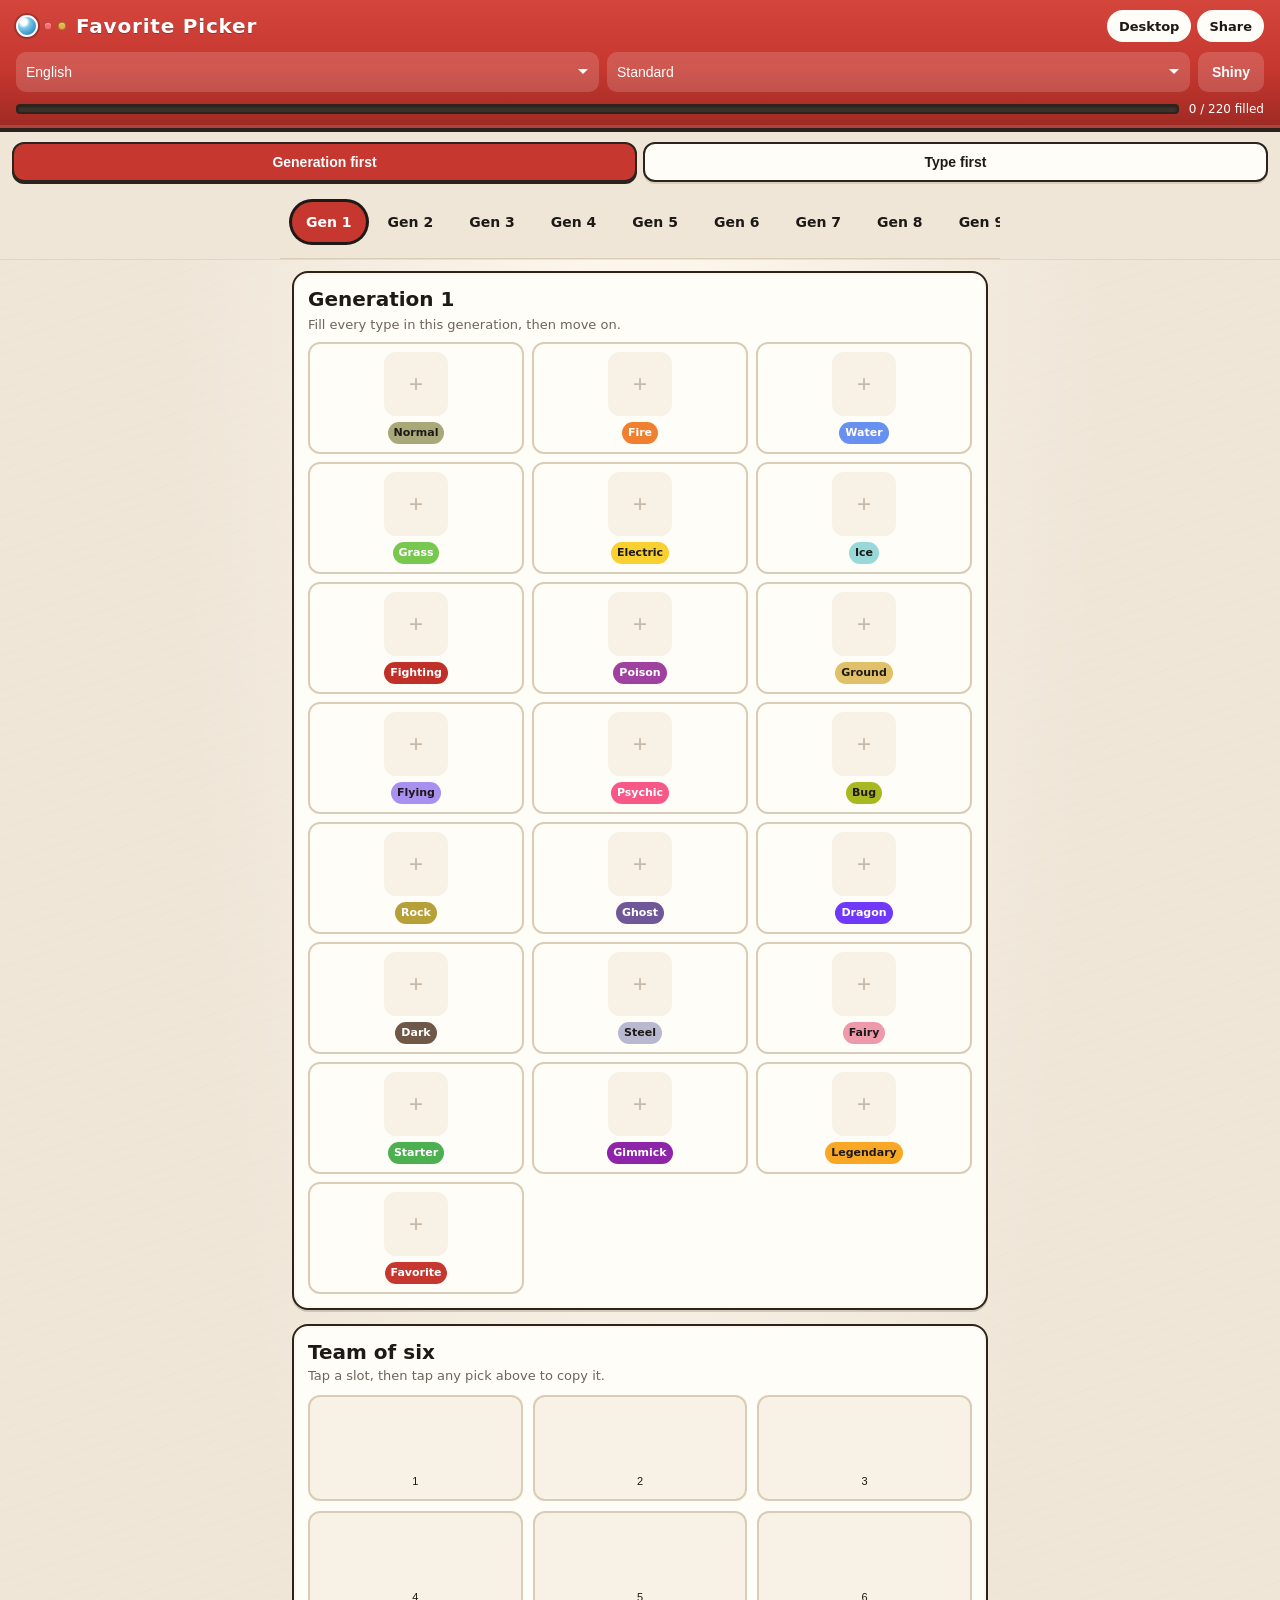
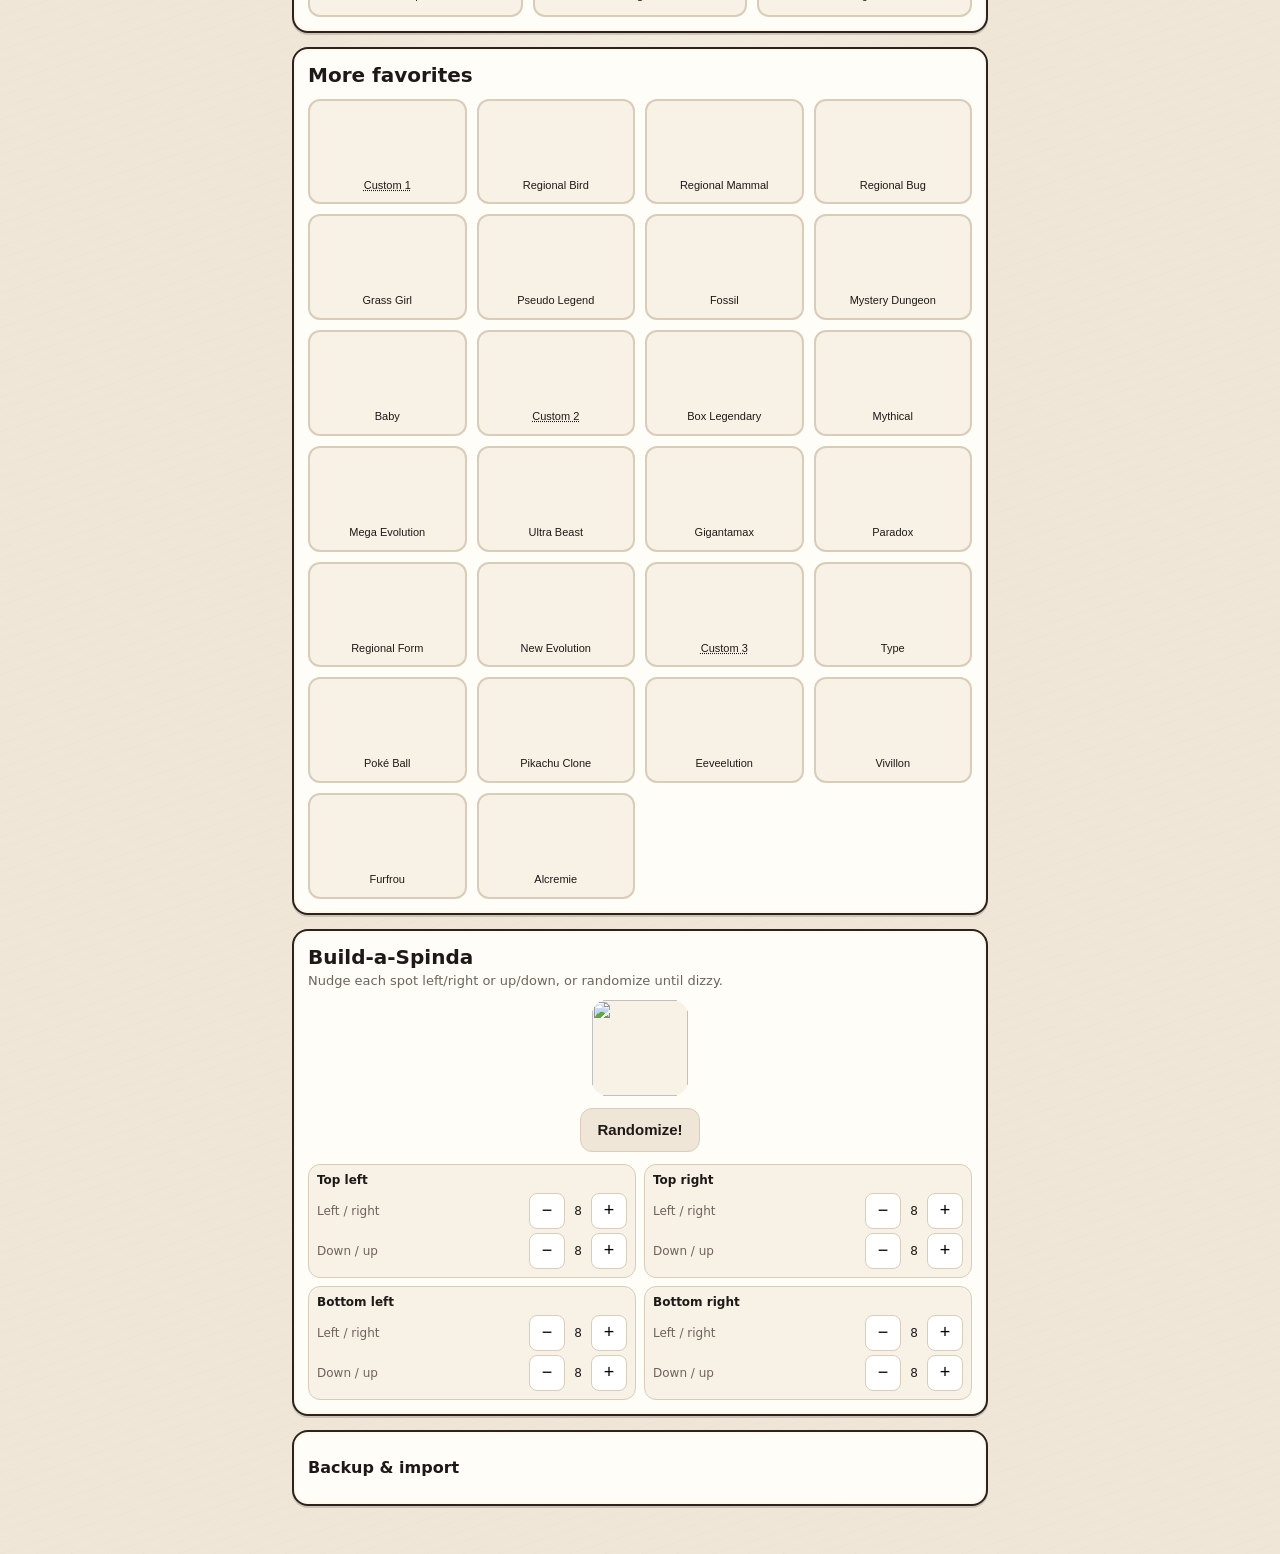
==== commit 251f8af1: "Keep gen chips fully visible under the browse tabs. The generation carousel uses overflow-x, which a" ====
--- a/mobile.html
+++ b/mobile.html
@@ -10,7 +10,7 @@
 <link rel="apple-touch-icon" sizes="180x180" href="./apple-touch-icon.png">
 <link rel="icon" type="image/png" sizes="32x32" href="./favicon-32x32.png">
 <link rel="manifest" href="site.webmanifest">
-<link rel="stylesheet" href="mobile.css?v=10">
+<link rel="stylesheet" href="mobile.css?v=11">
 </head>
 <body>
 <header class="app-header" id="mobile-header">
--- a/mobile.css
+++ b/mobile.css
@@ -232,7 +232,7 @@
 .view-switch {
 	display: flex;
 	gap: 6px;
-	padding: 10px 12px 0;
+	padding: 10px 12px 8px;
 }
 
 .view-tab {
@@ -259,9 +259,11 @@
 /* Type / gen chips */
 .type-rail {
 	display: flex;
+	align-items: center;
 	gap: 8px;
-	padding: 10px 12px;
+	padding: 8px 12px 12px;
 	overflow-x: auto;
+	overflow-y: hidden;
 	-webkit-overflow-scrolling: touch;
 	background: var(--bg);
 	border-bottom: 1px solid var(--line);
@@ -273,6 +275,7 @@
 .type-chip {
 	flex: 0 0 auto;
 	min-height: 40px;
+	margin: 4px 0;
 	padding: 0 14px;
 	border: 0;
 	border-radius: 999px;
